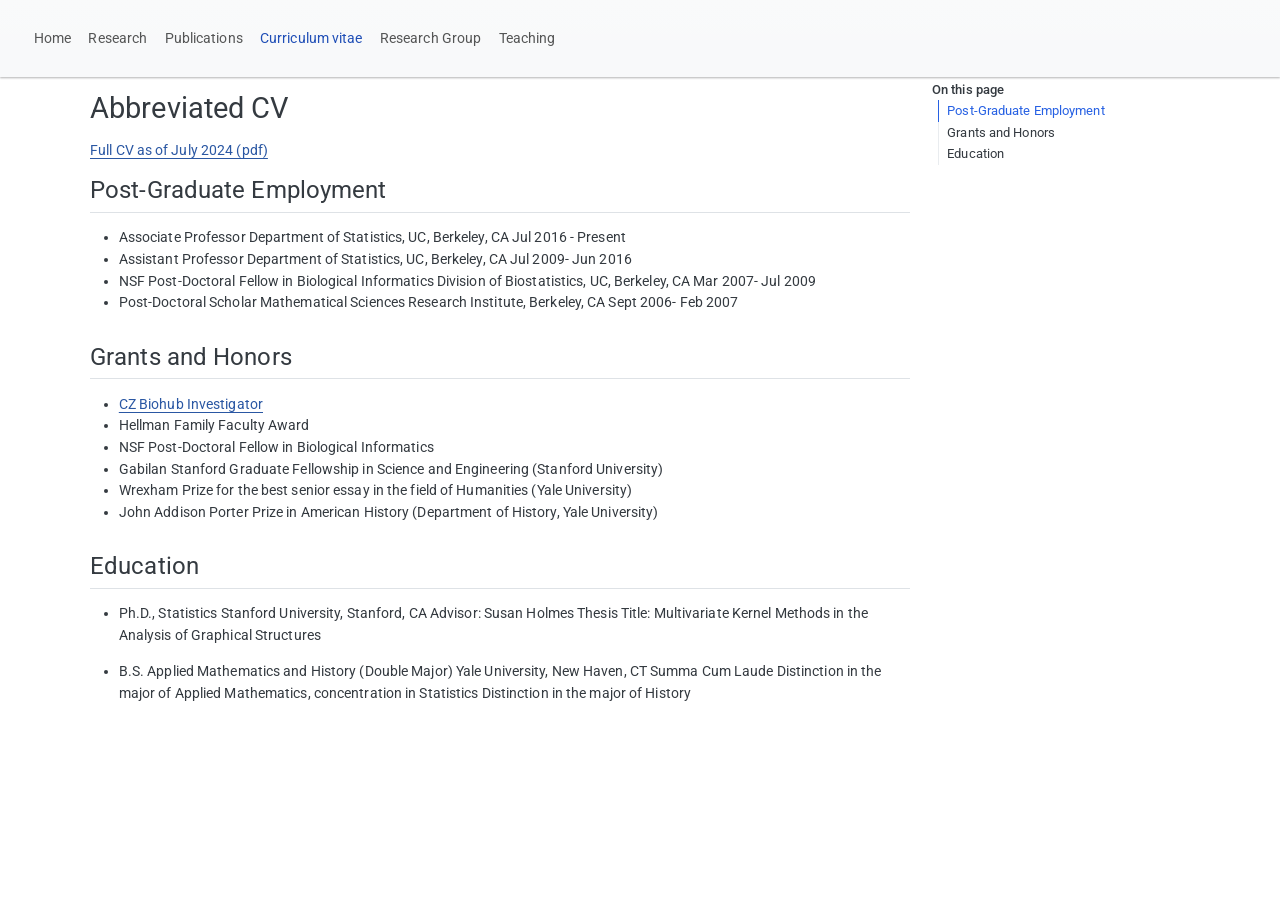
==== biography.html @ 9e0eb806 "Built site for gh-pages" ====
<!DOCTYPE html>
<html xmlns="http://www.w3.org/1999/xhtml" lang="en" xml:lang="en"><head>

<meta charset="utf-8">
<meta name="generator" content="quarto-1.6.42">

<meta name="viewport" content="width=device-width, initial-scale=1.0, user-scalable=yes">


<title>Abbreviated CV – Elizabeth Purdom</title>
<style>
code{white-space: pre-wrap;}
span.smallcaps{font-variant: small-caps;}
div.columns{display: flex; gap: min(4vw, 1.5em);}
div.column{flex: auto; overflow-x: auto;}
div.hanging-indent{margin-left: 1.5em; text-indent: -1.5em;}
ul.task-list{list-style: none;}
ul.task-list li input[type="checkbox"] {
  width: 0.8em;
  margin: 0 0.8em 0.2em -1em; /* quarto-specific, see https://github.com/quarto-dev/quarto-cli/issues/4556 */ 
  vertical-align: middle;
}
</style>


<script src="site_libs/quarto-nav/quarto-nav.js"></script>
<script src="site_libs/quarto-nav/headroom.min.js"></script>
<script src="site_libs/clipboard/clipboard.min.js"></script>
<script src="site_libs/quarto-search/autocomplete.umd.js"></script>
<script src="site_libs/quarto-search/fuse.min.js"></script>
<script src="site_libs/quarto-search/quarto-search.js"></script>
<meta name="quarto:offset" content="./">
<script src="site_libs/quarto-html/quarto.js"></script>
<script src="site_libs/quarto-html/popper.min.js"></script>
<script src="site_libs/quarto-html/tippy.umd.min.js"></script>
<script src="site_libs/quarto-html/anchor.min.js"></script>
<link href="site_libs/quarto-html/tippy.css" rel="stylesheet">
<link href="site_libs/quarto-html/quarto-syntax-highlighting-2f5df379a58b258e96c21c0638c20c03.css" rel="stylesheet" id="quarto-text-highlighting-styles">
<script src="site_libs/bootstrap/bootstrap.min.js"></script>
<link href="site_libs/bootstrap/bootstrap-icons.css" rel="stylesheet">
<link href="site_libs/bootstrap/bootstrap-bd2875edac94a5407211a1f8c493ca8e.min.css" rel="stylesheet" append-hash="true" id="quarto-bootstrap" data-mode="light">
<script id="quarto-search-options" type="application/json">{
  "location": "navbar",
  "copy-button": false,
  "collapse-after": 3,
  "panel-placement": "end",
  "type": "overlay",
  "limit": 50,
  "keyboard-shortcut": [
    "f",
    "/",
    "s"
  ],
  "show-item-context": false,
  "language": {
    "search-no-results-text": "No results",
    "search-matching-documents-text": "matching documents",
    "search-copy-link-title": "Copy link to search",
    "search-hide-matches-text": "Hide additional matches",
    "search-more-match-text": "more match in this document",
    "search-more-matches-text": "more matches in this document",
    "search-clear-button-title": "Clear",
    "search-text-placeholder": "",
    "search-detached-cancel-button-title": "Cancel",
    "search-submit-button-title": "Submit",
    "search-label": "Search"
  }
}</script>
<script async="" src="https://siteimproveanalytics.com/js/siteanalyze_6294756.js"></script>


<link rel="stylesheet" href="styles.css">
</head>

<body class="nav-fixed">

<div id="quarto-search-results"></div>
  <header id="quarto-header" class="headroom fixed-top">
    <nav class="navbar navbar-expand-lg " data-bs-theme="dark">
      <div class="navbar-container container-fluid">
            <div id="quarto-search" class="" title="Search"></div>
          <button class="navbar-toggler" type="button" data-bs-toggle="collapse" data-bs-target="#navbarCollapse" aria-controls="navbarCollapse" role="menu" aria-expanded="false" aria-label="Toggle navigation" onclick="if (window.quartoToggleHeadroom) { window.quartoToggleHeadroom(); }">
  <span class="navbar-toggler-icon"></span>
</button>
          <div class="collapse navbar-collapse" id="navbarCollapse">
            <ul class="navbar-nav navbar-nav-scroll me-auto">
  <li class="nav-item">
    <a class="nav-link" href="./index.html"> 
<span class="menu-text">Home</span></a>
  </li>  
  <li class="nav-item">
    <a class="nav-link" href="./research.html"> 
<span class="menu-text">Research</span></a>
  </li>  
  <li class="nav-item">
    <a class="nav-link" href="./bibfiles/autopublications.html"> 
<span class="menu-text">Publications</span></a>
  </li>  
  <li class="nav-item">
    <a class="nav-link active" href="./biography.html" aria-current="page"> 
<span class="menu-text">Curriculum vitae</span></a>
  </li>  
  <li class="nav-item">
    <a class="nav-link" href="./people.html"> 
<span class="menu-text">Research Group</span></a>
  </li>  
  <li class="nav-item">
    <a class="nav-link" href="./teaching.html"> 
<span class="menu-text">Teaching</span></a>
  </li>  
</ul>
          </div> <!-- /navcollapse -->
            <div class="quarto-navbar-tools">
</div>
      </div> <!-- /container-fluid -->
    </nav>
</header>
<!-- content -->
<div id="quarto-content" class="quarto-container page-columns page-rows-contents page-layout-full page-navbar">
<!-- sidebar -->
<!-- margin-sidebar -->
    <div id="quarto-margin-sidebar" class="sidebar margin-sidebar">
        <nav id="TOC" role="doc-toc" class="toc-active">
    <h2 id="toc-title">On this page</h2>
   
  <ul>
  <li><a href="#post-graduate-employment" id="toc-post-graduate-employment" class="nav-link active" data-scroll-target="#post-graduate-employment">Post-Graduate Employment</a></li>
  <li><a href="#grants-and-honors" id="toc-grants-and-honors" class="nav-link" data-scroll-target="#grants-and-honors">Grants and Honors</a></li>
  <li><a href="#education" id="toc-education" class="nav-link" data-scroll-target="#education">Education</a></li>
  </ul>
</nav>
    </div>
<!-- main -->
<main class="content column-page-left" id="quarto-document-content">

<header id="title-block-header" class="quarto-title-block default">
<div class="quarto-title">
<h1 class="title">Abbreviated CV</h1>
</div>



<div class="quarto-title-meta column-page-left">

    
  
    
  </div>
  


</header>


<p><a href="CVs/cv_2024_07_19_FullReview.pdf">Full CV as of July 2024 (pdf)</a></p>
<section id="post-graduate-employment" class="level2">
<h2 class="anchored" data-anchor-id="post-graduate-employment">Post-Graduate Employment</h2>
<ul>
<li>Associate Professor Department of Statistics, UC, Berkeley, CA Jul 2016 - Present</li>
<li>Assistant Professor Department of Statistics, UC, Berkeley, CA Jul 2009- Jun 2016</li>
<li>NSF Post-Doctoral Fellow in Biological Informatics Division of Biostatistics, UC, Berkeley, CA Mar 2007- Jul 2009</li>
<li>Post-Doctoral Scholar Mathematical Sciences Research Institute, Berkeley, CA Sept 2006- Feb 2007</li>
</ul>
</section>
<section id="grants-and-honors" class="level2">
<h2 class="anchored" data-anchor-id="grants-and-honors">Grants and Honors</h2>
<ul>
<li><a href="https://statistics.berkeley.edu/about/news/elizabeth-purdom-named-chan-zuckerberg-biohub-investigator">CZ Biohub Investigator</a></li>
<li>Hellman Family Faculty Award</li>
<li>NSF Post-Doctoral Fellow in Biological Informatics</li>
<li>Gabilan Stanford Graduate Fellowship in Science and Engineering (Stanford University)</li>
<li>Wrexham Prize for the best senior essay in the field of Humanities (Yale University)</li>
<li>John Addison Porter Prize in American History (Department of History, Yale University)</li>
</ul>
</section>
<section id="education" class="level2">
<h2 class="anchored" data-anchor-id="education">Education</h2>
<ul>
<li><p>Ph.D., Statistics Stanford University, Stanford, CA Advisor: Susan Holmes Thesis Title: Multivariate Kernel Methods in the Analysis of Graphical Structures</p></li>
<li><p>B.S. Applied Mathematics and History (Double Major) Yale University, New Haven, CT Summa Cum Laude Distinction in the major of Applied Mathematics, concentration in Statistics Distinction in the major of History</p></li>
</ul>


</section>

</main> <!-- /main -->
<script id="quarto-html-after-body" type="application/javascript">
window.document.addEventListener("DOMContentLoaded", function (event) {
  const toggleBodyColorMode = (bsSheetEl) => {
    const mode = bsSheetEl.getAttribute("data-mode");
    const bodyEl = window.document.querySelector("body");
    if (mode === "dark") {
      bodyEl.classList.add("quarto-dark");
      bodyEl.classList.remove("quarto-light");
    } else {
      bodyEl.classList.add("quarto-light");
      bodyEl.classList.remove("quarto-dark");
    }
  }
  const toggleBodyColorPrimary = () => {
    const bsSheetEl = window.document.querySelector("link#quarto-bootstrap");
    if (bsSheetEl) {
      toggleBodyColorMode(bsSheetEl);
    }
  }
  toggleBodyColorPrimary();  
  const icon = "";
  const anchorJS = new window.AnchorJS();
  anchorJS.options = {
    placement: 'right',
    icon: icon
  };
  anchorJS.add('.anchored');
  const isCodeAnnotation = (el) => {
    for (const clz of el.classList) {
      if (clz.startsWith('code-annotation-')) {                     
        return true;
      }
    }
    return false;
  }
  const onCopySuccess = function(e) {
    // button target
    const button = e.trigger;
    // don't keep focus
    button.blur();
    // flash "checked"
    button.classList.add('code-copy-button-checked');
    var currentTitle = button.getAttribute("title");
    button.setAttribute("title", "Copied!");
    let tooltip;
    if (window.bootstrap) {
      button.setAttribute("data-bs-toggle", "tooltip");
      button.setAttribute("data-bs-placement", "left");
      button.setAttribute("data-bs-title", "Copied!");
      tooltip = new bootstrap.Tooltip(button, 
        { trigger: "manual", 
          customClass: "code-copy-button-tooltip",
          offset: [0, -8]});
      tooltip.show();    
    }
    setTimeout(function() {
      if (tooltip) {
        tooltip.hide();
        button.removeAttribute("data-bs-title");
        button.removeAttribute("data-bs-toggle");
        button.removeAttribute("data-bs-placement");
      }
      button.setAttribute("title", currentTitle);
      button.classList.remove('code-copy-button-checked');
    }, 1000);
    // clear code selection
    e.clearSelection();
  }
  const getTextToCopy = function(trigger) {
      const codeEl = trigger.previousElementSibling.cloneNode(true);
      for (const childEl of codeEl.children) {
        if (isCodeAnnotation(childEl)) {
          childEl.remove();
        }
      }
      return codeEl.innerText;
  }
  const clipboard = new window.ClipboardJS('.code-copy-button:not([data-in-quarto-modal])', {
    text: getTextToCopy
  });
  clipboard.on('success', onCopySuccess);
  if (window.document.getElementById('quarto-embedded-source-code-modal')) {
    const clipboardModal = new window.ClipboardJS('.code-copy-button[data-in-quarto-modal]', {
      text: getTextToCopy,
      container: window.document.getElementById('quarto-embedded-source-code-modal')
    });
    clipboardModal.on('success', onCopySuccess);
  }
    var localhostRegex = new RegExp(/^(?:http|https):\/\/localhost\:?[0-9]*\//);
    var mailtoRegex = new RegExp(/^mailto:/);
      var filterRegex = new RegExp("https:\/\/berkeley-stat\.github\.io\/purdom-site\/");
    var isInternal = (href) => {
        return filterRegex.test(href) || localhostRegex.test(href) || mailtoRegex.test(href);
    }
    // Inspect non-navigation links and adorn them if external
 	var links = window.document.querySelectorAll('a[href]:not(.nav-link):not(.navbar-brand):not(.toc-action):not(.sidebar-link):not(.sidebar-item-toggle):not(.pagination-link):not(.no-external):not([aria-hidden]):not(.dropdown-item):not(.quarto-navigation-tool):not(.about-link)');
    for (var i=0; i<links.length; i++) {
      const link = links[i];
      if (!isInternal(link.href)) {
        // undo the damage that might have been done by quarto-nav.js in the case of
        // links that we want to consider external
        if (link.dataset.originalHref !== undefined) {
          link.href = link.dataset.originalHref;
        }
      }
    }
  function tippyHover(el, contentFn, onTriggerFn, onUntriggerFn) {
    const config = {
      allowHTML: true,
      maxWidth: 500,
      delay: 100,
      arrow: false,
      appendTo: function(el) {
          return el.parentElement;
      },
      interactive: true,
      interactiveBorder: 10,
      theme: 'quarto',
      placement: 'bottom-start',
    };
    if (contentFn) {
      config.content = contentFn;
    }
    if (onTriggerFn) {
      config.onTrigger = onTriggerFn;
    }
    if (onUntriggerFn) {
      config.onUntrigger = onUntriggerFn;
    }
    window.tippy(el, config); 
  }
  const noterefs = window.document.querySelectorAll('a[role="doc-noteref"]');
  for (var i=0; i<noterefs.length; i++) {
    const ref = noterefs[i];
    tippyHover(ref, function() {
      // use id or data attribute instead here
      let href = ref.getAttribute('data-footnote-href') || ref.getAttribute('href');
      try { href = new URL(href).hash; } catch {}
      const id = href.replace(/^#\/?/, "");
      const note = window.document.getElementById(id);
      if (note) {
        return note.innerHTML;
      } else {
        return "";
      }
    });
  }
  const xrefs = window.document.querySelectorAll('a.quarto-xref');
  const processXRef = (id, note) => {
    // Strip column container classes
    const stripColumnClz = (el) => {
      el.classList.remove("page-full", "page-columns");
      if (el.children) {
        for (const child of el.children) {
          stripColumnClz(child);
        }
      }
    }
    stripColumnClz(note)
    if (id === null || id.startsWith('sec-')) {
      // Special case sections, only their first couple elements
      const container = document.createElement("div");
      if (note.children && note.children.length > 2) {
        container.appendChild(note.children[0].cloneNode(true));
        for (let i = 1; i < note.children.length; i++) {
          const child = note.children[i];
          if (child.tagName === "P" && child.innerText === "") {
            continue;
          } else {
            container.appendChild(child.cloneNode(true));
            break;
          }
        }
        if (window.Quarto?.typesetMath) {
          window.Quarto.typesetMath(container);
        }
        return container.innerHTML
      } else {
        if (window.Quarto?.typesetMath) {
          window.Quarto.typesetMath(note);
        }
        return note.innerHTML;
      }
    } else {
      // Remove any anchor links if they are present
      const anchorLink = note.querySelector('a.anchorjs-link');
      if (anchorLink) {
        anchorLink.remove();
      }
      if (window.Quarto?.typesetMath) {
        window.Quarto.typesetMath(note);
      }
      if (note.classList.contains("callout")) {
        return note.outerHTML;
      } else {
        return note.innerHTML;
      }
    }
  }
  for (var i=0; i<xrefs.length; i++) {
    const xref = xrefs[i];
    tippyHover(xref, undefined, function(instance) {
      instance.disable();
      let url = xref.getAttribute('href');
      let hash = undefined; 
      if (url.startsWith('#')) {
        hash = url;
      } else {
        try { hash = new URL(url).hash; } catch {}
      }
      if (hash) {
        const id = hash.replace(/^#\/?/, "");
        const note = window.document.getElementById(id);
        if (note !== null) {
          try {
            const html = processXRef(id, note.cloneNode(true));
            instance.setContent(html);
          } finally {
            instance.enable();
            instance.show();
          }
        } else {
          // See if we can fetch this
          fetch(url.split('#')[0])
          .then(res => res.text())
          .then(html => {
            const parser = new DOMParser();
            const htmlDoc = parser.parseFromString(html, "text/html");
            const note = htmlDoc.getElementById(id);
            if (note !== null) {
              const html = processXRef(id, note);
              instance.setContent(html);
            } 
          }).finally(() => {
            instance.enable();
            instance.show();
          });
        }
      } else {
        // See if we can fetch a full url (with no hash to target)
        // This is a special case and we should probably do some content thinning / targeting
        fetch(url)
        .then(res => res.text())
        .then(html => {
          const parser = new DOMParser();
          const htmlDoc = parser.parseFromString(html, "text/html");
          const note = htmlDoc.querySelector('main.content');
          if (note !== null) {
            // This should only happen for chapter cross references
            // (since there is no id in the URL)
            // remove the first header
            if (note.children.length > 0 && note.children[0].tagName === "HEADER") {
              note.children[0].remove();
            }
            const html = processXRef(null, note);
            instance.setContent(html);
          } 
        }).finally(() => {
          instance.enable();
          instance.show();
        });
      }
    }, function(instance) {
    });
  }
      let selectedAnnoteEl;
      const selectorForAnnotation = ( cell, annotation) => {
        let cellAttr = 'data-code-cell="' + cell + '"';
        let lineAttr = 'data-code-annotation="' +  annotation + '"';
        const selector = 'span[' + cellAttr + '][' + lineAttr + ']';
        return selector;
      }
      const selectCodeLines = (annoteEl) => {
        const doc = window.document;
        const targetCell = annoteEl.getAttribute("data-target-cell");
        const targetAnnotation = annoteEl.getAttribute("data-target-annotation");
        const annoteSpan = window.document.querySelector(selectorForAnnotation(targetCell, targetAnnotation));
        const lines = annoteSpan.getAttribute("data-code-lines").split(",");
        const lineIds = lines.map((line) => {
          return targetCell + "-" + line;
        })
        let top = null;
        let height = null;
        let parent = null;
        if (lineIds.length > 0) {
            //compute the position of the single el (top and bottom and make a div)
            const el = window.document.getElementById(lineIds[0]);
            top = el.offsetTop;
            height = el.offsetHeight;
            parent = el.parentElement.parentElement;
          if (lineIds.length > 1) {
            const lastEl = window.document.getElementById(lineIds[lineIds.length - 1]);
            const bottom = lastEl.offsetTop + lastEl.offsetHeight;
            height = bottom - top;
          }
          if (top !== null && height !== null && parent !== null) {
            // cook up a div (if necessary) and position it 
            let div = window.document.getElementById("code-annotation-line-highlight");
            if (div === null) {
              div = window.document.createElement("div");
              div.setAttribute("id", "code-annotation-line-highlight");
              div.style.position = 'absolute';
              parent.appendChild(div);
            }
            div.style.top = top - 2 + "px";
            div.style.height = height + 4 + "px";
            div.style.left = 0;
            let gutterDiv = window.document.getElementById("code-annotation-line-highlight-gutter");
            if (gutterDiv === null) {
              gutterDiv = window.document.createElement("div");
              gutterDiv.setAttribute("id", "code-annotation-line-highlight-gutter");
              gutterDiv.style.position = 'absolute';
              const codeCell = window.document.getElementById(targetCell);
              const gutter = codeCell.querySelector('.code-annotation-gutter');
              gutter.appendChild(gutterDiv);
            }
            gutterDiv.style.top = top - 2 + "px";
            gutterDiv.style.height = height + 4 + "px";
          }
          selectedAnnoteEl = annoteEl;
        }
      };
      const unselectCodeLines = () => {
        const elementsIds = ["code-annotation-line-highlight", "code-annotation-line-highlight-gutter"];
        elementsIds.forEach((elId) => {
          const div = window.document.getElementById(elId);
          if (div) {
            div.remove();
          }
        });
        selectedAnnoteEl = undefined;
      };
        // Handle positioning of the toggle
    window.addEventListener(
      "resize",
      throttle(() => {
        elRect = undefined;
        if (selectedAnnoteEl) {
          selectCodeLines(selectedAnnoteEl);
        }
      }, 10)
    );
    function throttle(fn, ms) {
    let throttle = false;
    let timer;
      return (...args) => {
        if(!throttle) { // first call gets through
            fn.apply(this, args);
            throttle = true;
        } else { // all the others get throttled
            if(timer) clearTimeout(timer); // cancel #2
            timer = setTimeout(() => {
              fn.apply(this, args);
              timer = throttle = false;
            }, ms);
        }
      };
    }
      // Attach click handler to the DT
      const annoteDls = window.document.querySelectorAll('dt[data-target-cell]');
      for (const annoteDlNode of annoteDls) {
        annoteDlNode.addEventListener('click', (event) => {
          const clickedEl = event.target;
          if (clickedEl !== selectedAnnoteEl) {
            unselectCodeLines();
            const activeEl = window.document.querySelector('dt[data-target-cell].code-annotation-active');
            if (activeEl) {
              activeEl.classList.remove('code-annotation-active');
            }
            selectCodeLines(clickedEl);
            clickedEl.classList.add('code-annotation-active');
          } else {
            // Unselect the line
            unselectCodeLines();
            clickedEl.classList.remove('code-annotation-active');
          }
        });
      }
  const findCites = (el) => {
    const parentEl = el.parentElement;
    if (parentEl) {
      const cites = parentEl.dataset.cites;
      if (cites) {
        return {
          el,
          cites: cites.split(' ')
        };
      } else {
        return findCites(el.parentElement)
      }
    } else {
      return undefined;
    }
  };
  var bibliorefs = window.document.querySelectorAll('a[role="doc-biblioref"]');
  for (var i=0; i<bibliorefs.length; i++) {
    const ref = bibliorefs[i];
    const citeInfo = findCites(ref);
    if (citeInfo) {
      tippyHover(citeInfo.el, function() {
        var popup = window.document.createElement('div');
        citeInfo.cites.forEach(function(cite) {
          var citeDiv = window.document.createElement('div');
          citeDiv.classList.add('hanging-indent');
          citeDiv.classList.add('csl-entry');
          var biblioDiv = window.document.getElementById('ref-' + cite);
          if (biblioDiv) {
            citeDiv.innerHTML = biblioDiv.innerHTML;
          }
          popup.appendChild(citeDiv);
        });
        return popup.innerHTML;
      });
    }
  }
});
</script>
</div> <!-- /content -->




</body></html>
---- site_libs/quarto-html/tippy.css ----
.tippy-box[data-animation=fade][data-state=hidden]{opacity:0}[data-tippy-root]{max-width:calc(100vw - 10px)}.tippy-box{position:relative;background-color:#333;color:#fff;border-radius:4px;font-size:14px;line-height:1.4;white-space:normal;outline:0;transition-property:transform,visibility,opacity}.tippy-box[data-placement^=top]>.tippy-arrow{bottom:0}.tippy-box[data-placement^=top]>.tippy-arrow:before{bottom:-7px;left:0;border-width:8px 8px 0;border-top-color:initial;transform-origin:center top}.tippy-box[data-placement^=bottom]>.tippy-arrow{top:0}.tippy-box[data-placement^=bottom]>.tippy-arrow:before{top:-7px;left:0;border-width:0 8px 8px;border-bottom-color:initial;transform-origin:center bottom}.tippy-box[data-placement^=left]>.tippy-arrow{right:0}.tippy-box[data-placement^=left]>.tippy-arrow:before{border-width:8px 0 8px 8px;border-left-color:initial;right:-7px;transform-origin:center left}.tippy-box[data-placement^=right]>.tippy-arrow{left:0}.tippy-box[data-placement^=right]>.tippy-arrow:before{left:-7px;border-width:8px 8px 8px 0;border-right-color:initial;transform-origin:center right}.tippy-box[data-inertia][data-state=visible]{transition-timing-function:cubic-bezier(.54,1.5,.38,1.11)}.tippy-arrow{width:16px;height:16px;color:#333}.tippy-arrow:before{content:"";position:absolute;border-color:transparent;border-style:solid}.tippy-content{position:relative;padding:5px 9px;z-index:1}
---- site_libs/quarto-html/quarto-syntax-highlighting-2f5df379a58b258e96c21c0638c20c03.css ----
/* quarto syntax highlight colors */
:root {
  --quarto-hl-ot-color: #003B4F;
  --quarto-hl-at-color: #657422;
  --quarto-hl-ss-color: #20794D;
  --quarto-hl-an-color: #5E5E5E;
  --quarto-hl-fu-color: #4758AB;
  --quarto-hl-st-color: #20794D;
  --quarto-hl-cf-color: #003B4F;
  --quarto-hl-op-color: #5E5E5E;
  --quarto-hl-er-color: #AD0000;
  --quarto-hl-bn-color: #AD0000;
  --quarto-hl-al-color: #AD0000;
  --quarto-hl-va-color: #111111;
  --quarto-hl-bu-color: inherit;
  --quarto-hl-ex-color: inherit;
  --quarto-hl-pp-color: #AD0000;
  --quarto-hl-in-color: #5E5E5E;
  --quarto-hl-vs-color: #20794D;
  --quarto-hl-wa-color: #5E5E5E;
  --quarto-hl-do-color: #5E5E5E;
  --quarto-hl-im-color: #00769E;
  --quarto-hl-ch-color: #20794D;
  --quarto-hl-dt-color: #AD0000;
  --quarto-hl-fl-color: #AD0000;
  --quarto-hl-co-color: #5E5E5E;
  --quarto-hl-cv-color: #5E5E5E;
  --quarto-hl-cn-color: #8f5902;
  --quarto-hl-sc-color: #5E5E5E;
  --quarto-hl-dv-color: #AD0000;
  --quarto-hl-kw-color: #003B4F;
}

/* other quarto variables */
:root {
  --quarto-font-monospace: SFMono-Regular, Menlo, Monaco, Consolas, "Liberation Mono", "Courier New", monospace;
}

pre > code.sourceCode > span {
  color: #003B4F;
}

code span {
  color: #003B4F;
}

code.sourceCode > span {
  color: #003B4F;
}

div.sourceCode,
div.sourceCode pre.sourceCode {
  color: #003B4F;
}

code span.ot {
  color: #003B4F;
  font-style: inherit;
}

code span.at {
  color: #657422;
  font-style: inherit;
}

code span.ss {
  color: #20794D;
  font-style: inherit;
}

code span.an {
  color: #5E5E5E;
  font-style: inherit;
}

code span.fu {
  color: #4758AB;
  font-style: inherit;
}

code span.st {
  color: #20794D;
  font-style: inherit;
}

code span.cf {
  color: #003B4F;
  font-weight: bold;
  font-style: inherit;
}

code span.op {
  color: #5E5E5E;
  font-style: inherit;
}

code span.er {
  color: #AD0000;
  font-style: inherit;
}

code span.bn {
  color: #AD0000;
  font-style: inherit;
}

code span.al {
  color: #AD0000;
  font-style: inherit;
}

code span.va {
  color: #111111;
  font-style: inherit;
}

code span.bu {
  font-style: inherit;
}

code span.ex {
  font-style: inherit;
}

code span.pp {
  color: #AD0000;
  font-style: inherit;
}

code span.in {
  color: #5E5E5E;
  font-style: inherit;
}

code span.vs {
  color: #20794D;
  font-style: inherit;
}

code span.wa {
  color: #5E5E5E;
  font-style: italic;
}

code span.do {
  color: #5E5E5E;
  font-style: italic;
}

code span.im {
  color: #00769E;
  font-style: inherit;
}

code span.ch {
  color: #20794D;
  font-style: inherit;
}

code span.dt {
  color: #AD0000;
  font-style: inherit;
}

code span.fl {
  color: #AD0000;
  font-style: inherit;
}

code span.co {
  color: #5E5E5E;
  font-style: inherit;
}

code span.cv {
  color: #5E5E5E;
  font-style: italic;
}

code span.cn {
  color: #8f5902;
  font-style: inherit;
}

code span.sc {
  color: #5E5E5E;
  font-style: inherit;
}

code span.dv {
  color: #AD0000;
  font-style: inherit;
}

code span.kw {
  color: #003B4F;
  font-weight: bold;
  font-style: inherit;
}

.prevent-inlining {
  content: "</";
}

/*# sourceMappingURL=35eb38a806ee71ea6d2563be2308c832.css.map */
---- styles.css ----
/* css styles */

/* Custom styles, copied from Bin Yu Quarto site */

/* Import Lora font from Google Fonts */
@import url('https://fonts.googleapis.com/css2?family=Lora:wght@400;700&display=swap');

/*
body, .navbar, .nav, .dropdown-menu, .dropdown-item, .card, .card-body, .card-title, .card-text {
  font-family: 'Lora', serif !important;
}

.navbar {
  background-color: #fff !important;
}

.navbar .navbar-nav > li > a {
  color: #222 !important;
}

body {
  background: #f8f9fa;
}
*/

/* Hide the page title on the homepage */
body.page-index .quarto-title-banner,
body.page-index .title,
body.page-index h1.title {
  display: none !important;
}

/* Fallback: hide any h1.title -- 
keeps it from doing title on any of the pages */
/*h1.title {
  display: none !important;
}
*/

h1, .h1, h2, .h2 {
  font-weight: 400;
}

/* Make columns container use flexbox for equal height */
.columns {
  display: flex;
  align-items: stretch;
}

/* Image column styling */
/*.column img {
  width: 100%;
  height: 100%;
  object-fit: cover;
  border-radius: 8px;
}*/

/* Responsive layout for mobile devices */
@media (max-width: 768px) {
  /* Stack columns vertically on mobile */
  .columns {
    flex-direction: column;
    align-items: stretch;
  }
  
  /* Make both columns full width on mobile */
  .column {
    width: 100% !important;
    max-width: 100% !important;
  }
  
  /* Ensure image is full width and has good proportions on mobile */
  .column:first-child {
    margin-bottom: 1.5rem;
  }
  
  .column img {
    max-height: 400px;
    object-fit: cover;
    width: 100%;
  }
}

/* Two-column responsive layout for publications and news */
.two-column-container {
  display: grid;
  grid-template-columns: 1fr 1fr;
  gap: 2rem;
  margin-top: 2rem;
}

@media (max-width: 768px) {
  .two-column-container {
    grid-template-columns: 1fr;
    gap: 1.5rem;
  }
}

.column {
  /* background: #fff; */
  padding: 1.5rem;
}

.column h2 {
  margin-top: 0;
  margin-bottom: 1rem;
  padding-bottom: 0.5rem;
}

/* Spacing for year entries in news/publications lists */
/*.year-entry {
  margin-right: 1rem;
  font-style: normal;
  font-weight: normal;
}*/
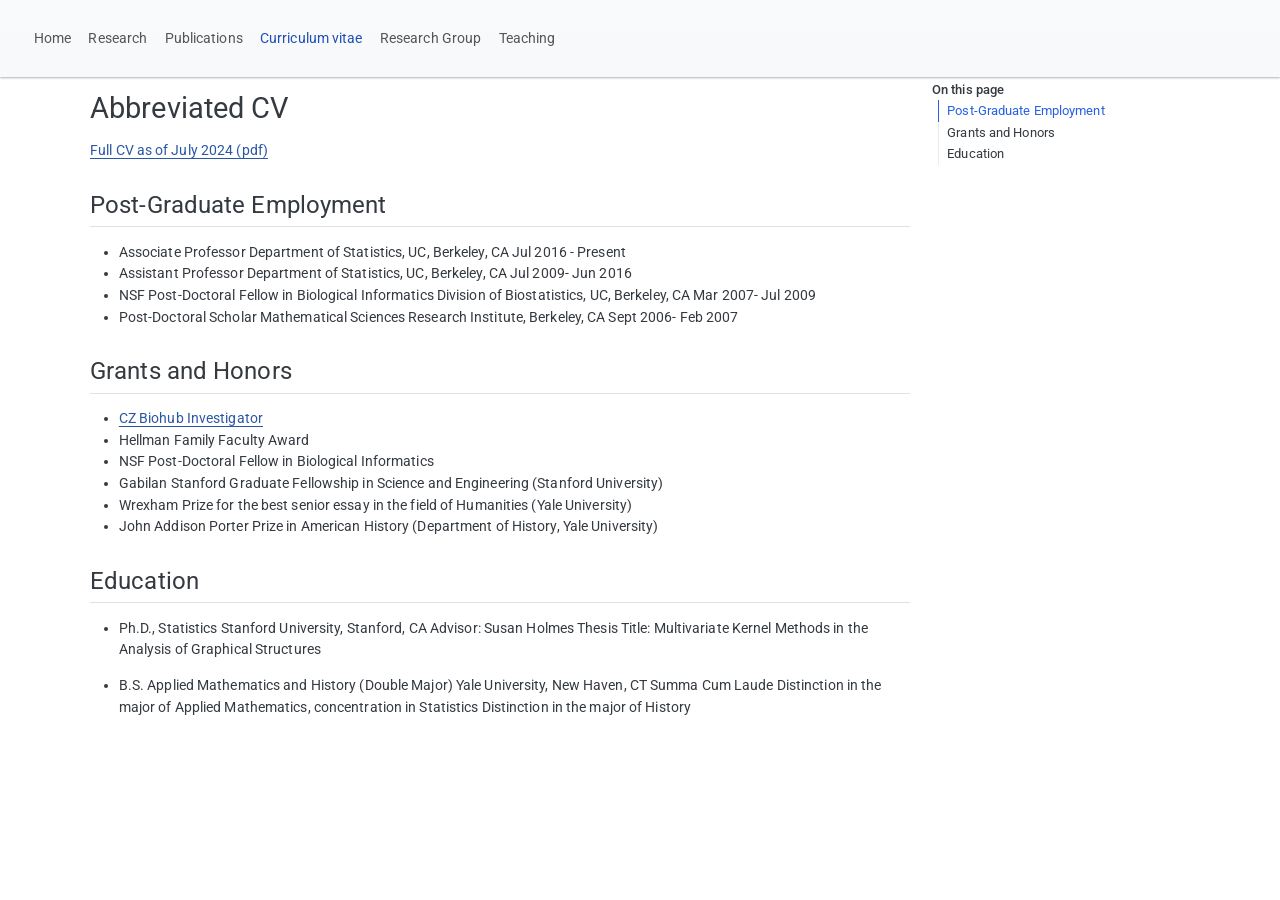
==== commit 25f792a2: "Built site for gh-pages" ====
--- a/biography.html
+++ b/biography.html
@@ -2,7 +2,7 @@
 <html xmlns="http://www.w3.org/1999/xhtml" lang="en" xml:lang="en"><head>
 
 <meta charset="utf-8">
-<meta name="generator" content="quarto-1.6.42">
+<meta name="generator" content="quarto-1.8.27">
 
 <meta name="viewport" content="width=device-width, initial-scale=1.0, user-scalable=yes">
 
@@ -30,15 +30,17 @@
 <script src="site_libs/quarto-search/fuse.min.js"></script>
 <script src="site_libs/quarto-search/quarto-search.js"></script>
 <meta name="quarto:offset" content="./">
-<script src="site_libs/quarto-html/quarto.js"></script>
+<script src="site_libs/quarto-html/quarto.js" type="module"></script>
+<script src="site_libs/quarto-html/tabsets/tabsets.js" type="module"></script>
+<script src="site_libs/quarto-html/axe/axe-check.js" type="module"></script>
 <script src="site_libs/quarto-html/popper.min.js"></script>
 <script src="site_libs/quarto-html/tippy.umd.min.js"></script>
 <script src="site_libs/quarto-html/anchor.min.js"></script>
 <link href="site_libs/quarto-html/tippy.css" rel="stylesheet">
-<link href="site_libs/quarto-html/quarto-syntax-highlighting-2f5df379a58b258e96c21c0638c20c03.css" rel="stylesheet" id="quarto-text-highlighting-styles">
+<link href="site_libs/quarto-html/quarto-syntax-highlighting-ed96de9b727972fe78a7b5d16c58bf87.css" rel="stylesheet" id="quarto-text-highlighting-styles">
 <script src="site_libs/bootstrap/bootstrap.min.js"></script>
 <link href="site_libs/bootstrap/bootstrap-icons.css" rel="stylesheet">
-<link href="site_libs/bootstrap/bootstrap-bd2875edac94a5407211a1f8c493ca8e.min.css" rel="stylesheet" append-hash="true" id="quarto-bootstrap" data-mode="light">
+<link href="site_libs/bootstrap/bootstrap-b4f7ae62287b1c619cda0f84b5a0d462.min.css" rel="stylesheet" append-hash="true" id="quarto-bootstrap" data-mode="light">
 <script id="quarto-search-options" type="application/json">{
   "location": "navbar",
   "copy-button": false,
@@ -72,7 +74,7 @@
 <link rel="stylesheet" href="styles.css">
 </head>
 
-<body class="nav-fixed">
+<body class="nav-fixed quarto-light">
 
 <div id="quarto-search-results"></div>
   <header id="quarto-header" class="headroom fixed-top">
@@ -185,236 +187,243 @@
 
 </main> <!-- /main -->
 <script id="quarto-html-after-body" type="application/javascript">
-window.document.addEventListener("DOMContentLoaded", function (event) {
-  const toggleBodyColorMode = (bsSheetEl) => {
-    const mode = bsSheetEl.getAttribute("data-mode");
-    const bodyEl = window.document.querySelector("body");
-    if (mode === "dark") {
-      bodyEl.classList.add("quarto-dark");
-      bodyEl.classList.remove("quarto-light");
-    } else {
-      bodyEl.classList.add("quarto-light");
-      bodyEl.classList.remove("quarto-dark");
-    }
-  }
-  const toggleBodyColorPrimary = () => {
-    const bsSheetEl = window.document.querySelector("link#quarto-bootstrap");
-    if (bsSheetEl) {
-      toggleBodyColorMode(bsSheetEl);
-    }
-  }
-  toggleBodyColorPrimary();  
-  const icon = "";
-  const anchorJS = new window.AnchorJS();
-  anchorJS.options = {
-    placement: 'right',
-    icon: icon
-  };
-  anchorJS.add('.anchored');
-  const isCodeAnnotation = (el) => {
-    for (const clz of el.classList) {
-      if (clz.startsWith('code-annotation-')) {                     
-        return true;
-      }
-    }
-    return false;
-  }
-  const onCopySuccess = function(e) {
-    // button target
-    const button = e.trigger;
-    // don't keep focus
-    button.blur();
-    // flash "checked"
-    button.classList.add('code-copy-button-checked');
-    var currentTitle = button.getAttribute("title");
-    button.setAttribute("title", "Copied!");
-    let tooltip;
-    if (window.bootstrap) {
-      button.setAttribute("data-bs-toggle", "tooltip");
-      button.setAttribute("data-bs-placement", "left");
-      button.setAttribute("data-bs-title", "Copied!");
-      tooltip = new bootstrap.Tooltip(button, 
-        { trigger: "manual", 
-          customClass: "code-copy-button-tooltip",
-          offset: [0, -8]});
-      tooltip.show();    
-    }
-    setTimeout(function() {
-      if (tooltip) {
-        tooltip.hide();
-        button.removeAttribute("data-bs-title");
-        button.removeAttribute("data-bs-toggle");
-        button.removeAttribute("data-bs-placement");
-      }
-      button.setAttribute("title", currentTitle);
-      button.classList.remove('code-copy-button-checked');
-    }, 1000);
-    // clear code selection
-    e.clearSelection();
-  }
-  const getTextToCopy = function(trigger) {
-      const codeEl = trigger.previousElementSibling.cloneNode(true);
+  window.document.addEventListener("DOMContentLoaded", function (event) {
+    const icon = "";
+    const anchorJS = new window.AnchorJS();
+    anchorJS.options = {
+      placement: 'right',
+      icon: icon
+    };
+    anchorJS.add('.anchored');
+    const isCodeAnnotation = (el) => {
+      for (const clz of el.classList) {
+        if (clz.startsWith('code-annotation-')) {                     
+          return true;
+        }
+      }
+      return false;
+    }
+    const onCopySuccess = function(e) {
+      // button target
+      const button = e.trigger;
+      // don't keep focus
+      button.blur();
+      // flash "checked"
+      button.classList.add('code-copy-button-checked');
+      var currentTitle = button.getAttribute("title");
+      button.setAttribute("title", "Copied!");
+      let tooltip;
+      if (window.bootstrap) {
+        button.setAttribute("data-bs-toggle", "tooltip");
+        button.setAttribute("data-bs-placement", "left");
+        button.setAttribute("data-bs-title", "Copied!");
+        tooltip = new bootstrap.Tooltip(button, 
+          { trigger: "manual", 
+            customClass: "code-copy-button-tooltip",
+            offset: [0, -8]});
+        tooltip.show();    
+      }
+      setTimeout(function() {
+        if (tooltip) {
+          tooltip.hide();
+          button.removeAttribute("data-bs-title");
+          button.removeAttribute("data-bs-toggle");
+          button.removeAttribute("data-bs-placement");
+        }
+        button.setAttribute("title", currentTitle);
+        button.classList.remove('code-copy-button-checked');
+      }, 1000);
+      // clear code selection
+      e.clearSelection();
+    }
+    const getTextToCopy = function(trigger) {
+      const outerScaffold = trigger.parentElement.cloneNode(true);
+      const codeEl = outerScaffold.querySelector('code');
       for (const childEl of codeEl.children) {
         if (isCodeAnnotation(childEl)) {
           childEl.remove();
         }
       }
       return codeEl.innerText;
-  }
-  const clipboard = new window.ClipboardJS('.code-copy-button:not([data-in-quarto-modal])', {
-    text: getTextToCopy
-  });
-  clipboard.on('success', onCopySuccess);
-  if (window.document.getElementById('quarto-embedded-source-code-modal')) {
-    const clipboardModal = new window.ClipboardJS('.code-copy-button[data-in-quarto-modal]', {
-      text: getTextToCopy,
-      container: window.document.getElementById('quarto-embedded-source-code-modal')
+    }
+    const clipboard = new window.ClipboardJS('.code-copy-button:not([data-in-quarto-modal])', {
+      text: getTextToCopy
     });
-    clipboardModal.on('success', onCopySuccess);
-  }
-    var localhostRegex = new RegExp(/^(?:http|https):\/\/localhost\:?[0-9]*\//);
-    var mailtoRegex = new RegExp(/^mailto:/);
-      var filterRegex = new RegExp("https:\/\/berkeley-stat\.github\.io\/purdom-site\/");
-    var isInternal = (href) => {
-        return filterRegex.test(href) || localhostRegex.test(href) || mailtoRegex.test(href);
-    }
-    // Inspect non-navigation links and adorn them if external
- 	var links = window.document.querySelectorAll('a[href]:not(.nav-link):not(.navbar-brand):not(.toc-action):not(.sidebar-link):not(.sidebar-item-toggle):not(.pagination-link):not(.no-external):not([aria-hidden]):not(.dropdown-item):not(.quarto-navigation-tool):not(.about-link)');
-    for (var i=0; i<links.length; i++) {
-      const link = links[i];
-      if (!isInternal(link.href)) {
-        // undo the damage that might have been done by quarto-nav.js in the case of
-        // links that we want to consider external
-        if (link.dataset.originalHref !== undefined) {
-          link.href = link.dataset.originalHref;
-        }
-      }
-    }
-  function tippyHover(el, contentFn, onTriggerFn, onUntriggerFn) {
-    const config = {
-      allowHTML: true,
-      maxWidth: 500,
-      delay: 100,
-      arrow: false,
-      appendTo: function(el) {
-          return el.parentElement;
-      },
-      interactive: true,
-      interactiveBorder: 10,
-      theme: 'quarto',
-      placement: 'bottom-start',
-    };
-    if (contentFn) {
-      config.content = contentFn;
-    }
-    if (onTriggerFn) {
-      config.onTrigger = onTriggerFn;
-    }
-    if (onUntriggerFn) {
-      config.onUntrigger = onUntriggerFn;
-    }
-    window.tippy(el, config); 
-  }
-  const noterefs = window.document.querySelectorAll('a[role="doc-noteref"]');
-  for (var i=0; i<noterefs.length; i++) {
-    const ref = noterefs[i];
-    tippyHover(ref, function() {
-      // use id or data attribute instead here
-      let href = ref.getAttribute('data-footnote-href') || ref.getAttribute('href');
-      try { href = new URL(href).hash; } catch {}
-      const id = href.replace(/^#\/?/, "");
-      const note = window.document.getElementById(id);
-      if (note) {
-        return note.innerHTML;
+    clipboard.on('success', onCopySuccess);
+    if (window.document.getElementById('quarto-embedded-source-code-modal')) {
+      const clipboardModal = new window.ClipboardJS('.code-copy-button[data-in-quarto-modal]', {
+        text: getTextToCopy,
+        container: window.document.getElementById('quarto-embedded-source-code-modal')
+      });
+      clipboardModal.on('success', onCopySuccess);
+    }
+      var localhostRegex = new RegExp(/^(?:http|https):\/\/localhost\:?[0-9]*\//);
+      var mailtoRegex = new RegExp(/^mailto:/);
+        var filterRegex = new RegExp("https:\/\/berkeley-stat\.github\.io\/purdom-site\/");
+      var isInternal = (href) => {
+          return filterRegex.test(href) || localhostRegex.test(href) || mailtoRegex.test(href);
+      }
+      // Inspect non-navigation links and adorn them if external
+     var links = window.document.querySelectorAll('a[href]:not(.nav-link):not(.navbar-brand):not(.toc-action):not(.sidebar-link):not(.sidebar-item-toggle):not(.pagination-link):not(.no-external):not([aria-hidden]):not(.dropdown-item):not(.quarto-navigation-tool):not(.about-link)');
+      for (var i=0; i<links.length; i++) {
+        const link = links[i];
+        if (!isInternal(link.href)) {
+          // undo the damage that might have been done by quarto-nav.js in the case of
+          // links that we want to consider external
+          if (link.dataset.originalHref !== undefined) {
+            link.href = link.dataset.originalHref;
+          }
+        }
+      }
+    function tippyHover(el, contentFn, onTriggerFn, onUntriggerFn) {
+      const config = {
+        allowHTML: true,
+        maxWidth: 500,
+        delay: 100,
+        arrow: false,
+        appendTo: function(el) {
+            return el.parentElement;
+        },
+        interactive: true,
+        interactiveBorder: 10,
+        theme: 'quarto',
+        placement: 'bottom-start',
+      };
+      if (contentFn) {
+        config.content = contentFn;
+      }
+      if (onTriggerFn) {
+        config.onTrigger = onTriggerFn;
+      }
+      if (onUntriggerFn) {
+        config.onUntrigger = onUntriggerFn;
+      }
+      window.tippy(el, config); 
+    }
+    const noterefs = window.document.querySelectorAll('a[role="doc-noteref"]');
+    for (var i=0; i<noterefs.length; i++) {
+      const ref = noterefs[i];
+      tippyHover(ref, function() {
+        // use id or data attribute instead here
+        let href = ref.getAttribute('data-footnote-href') || ref.getAttribute('href');
+        try { href = new URL(href).hash; } catch {}
+        const id = href.replace(/^#\/?/, "");
+        const note = window.document.getElementById(id);
+        if (note) {
+          return note.innerHTML;
+        } else {
+          return "";
+        }
+      });
+    }
+    const xrefs = window.document.querySelectorAll('a.quarto-xref');
+    const processXRef = (id, note) => {
+      // Strip column container classes
+      const stripColumnClz = (el) => {
+        el.classList.remove("page-full", "page-columns");
+        if (el.children) {
+          for (const child of el.children) {
+            stripColumnClz(child);
+          }
+        }
+      }
+      stripColumnClz(note)
+      if (id === null || id.startsWith('sec-')) {
+        // Special case sections, only their first couple elements
+        const container = document.createElement("div");
+        if (note.children && note.children.length > 2) {
+          container.appendChild(note.children[0].cloneNode(true));
+          for (let i = 1; i < note.children.length; i++) {
+            const child = note.children[i];
+            if (child.tagName === "P" && child.innerText === "") {
+              continue;
+            } else {
+              container.appendChild(child.cloneNode(true));
+              break;
+            }
+          }
+          if (window.Quarto?.typesetMath) {
+            window.Quarto.typesetMath(container);
+          }
+          return container.innerHTML
+        } else {
+          if (window.Quarto?.typesetMath) {
+            window.Quarto.typesetMath(note);
+          }
+          return note.innerHTML;
+        }
       } else {
-        return "";
-      }
-    });
-  }
-  const xrefs = window.document.querySelectorAll('a.quarto-xref');
-  const processXRef = (id, note) => {
-    // Strip column container classes
-    const stripColumnClz = (el) => {
-      el.classList.remove("page-full", "page-columns");
-      if (el.children) {
-        for (const child of el.children) {
-          stripColumnClz(child);
-        }
-      }
-    }
-    stripColumnClz(note)
-    if (id === null || id.startsWith('sec-')) {
-      // Special case sections, only their first couple elements
-      const container = document.createElement("div");
-      if (note.children && note.children.length > 2) {
-        container.appendChild(note.children[0].cloneNode(true));
-        for (let i = 1; i < note.children.length; i++) {
-          const child = note.children[i];
-          if (child.tagName === "P" && child.innerText === "") {
-            continue;
-          } else {
-            container.appendChild(child.cloneNode(true));
-            break;
-          }
-        }
-        if (window.Quarto?.typesetMath) {
-          window.Quarto.typesetMath(container);
-        }
-        return container.innerHTML
-      } else {
+        // Remove any anchor links if they are present
+        const anchorLink = note.querySelector('a.anchorjs-link');
+        if (anchorLink) {
+          anchorLink.remove();
+        }
         if (window.Quarto?.typesetMath) {
           window.Quarto.typesetMath(note);
         }
-        return note.innerHTML;
-      }
-    } else {
-      // Remove any anchor links if they are present
-      const anchorLink = note.querySelector('a.anchorjs-link');
-      if (anchorLink) {
-        anchorLink.remove();
-      }
-      if (window.Quarto?.typesetMath) {
-        window.Quarto.typesetMath(note);
-      }
-      if (note.classList.contains("callout")) {
-        return note.outerHTML;
-      } else {
-        return note.innerHTML;
-      }
-    }
-  }
-  for (var i=0; i<xrefs.length; i++) {
-    const xref = xrefs[i];
-    tippyHover(xref, undefined, function(instance) {
-      instance.disable();
-      let url = xref.getAttribute('href');
-      let hash = undefined; 
-      if (url.startsWith('#')) {
-        hash = url;
-      } else {
-        try { hash = new URL(url).hash; } catch {}
-      }
-      if (hash) {
-        const id = hash.replace(/^#\/?/, "");
-        const note = window.document.getElementById(id);
-        if (note !== null) {
-          try {
-            const html = processXRef(id, note.cloneNode(true));
-            instance.setContent(html);
-          } finally {
-            instance.enable();
-            instance.show();
-          }
+        if (note.classList.contains("callout")) {
+          return note.outerHTML;
         } else {
-          // See if we can fetch this
-          fetch(url.split('#')[0])
+          return note.innerHTML;
+        }
+      }
+    }
+    for (var i=0; i<xrefs.length; i++) {
+      const xref = xrefs[i];
+      tippyHover(xref, undefined, function(instance) {
+        instance.disable();
+        let url = xref.getAttribute('href');
+        let hash = undefined; 
+        if (url.startsWith('#')) {
+          hash = url;
+        } else {
+          try { hash = new URL(url).hash; } catch {}
+        }
+        if (hash) {
+          const id = hash.replace(/^#\/?/, "");
+          const note = window.document.getElementById(id);
+          if (note !== null) {
+            try {
+              const html = processXRef(id, note.cloneNode(true));
+              instance.setContent(html);
+            } finally {
+              instance.enable();
+              instance.show();
+            }
+          } else {
+            // See if we can fetch this
+            fetch(url.split('#')[0])
+            .then(res => res.text())
+            .then(html => {
+              const parser = new DOMParser();
+              const htmlDoc = parser.parseFromString(html, "text/html");
+              const note = htmlDoc.getElementById(id);
+              if (note !== null) {
+                const html = processXRef(id, note);
+                instance.setContent(html);
+              } 
+            }).finally(() => {
+              instance.enable();
+              instance.show();
+            });
+          }
+        } else {
+          // See if we can fetch a full url (with no hash to target)
+          // This is a special case and we should probably do some content thinning / targeting
+          fetch(url)
           .then(res => res.text())
           .then(html => {
             const parser = new DOMParser();
             const htmlDoc = parser.parseFromString(html, "text/html");
-            const note = htmlDoc.getElementById(id);
+            const note = htmlDoc.querySelector('main.content');
             if (note !== null) {
-              const html = processXRef(id, note);
+              // This should only happen for chapter cross references
+              // (since there is no id in the URL)
+              // remove the first header
+              if (note.children.length > 0 && note.children[0].tagName === "HEADER") {
+                note.children[0].remove();
+              }
+              const html = processXRef(null, note);
               instance.setContent(html);
             } 
           }).finally(() => {
@@ -422,185 +431,161 @@
             instance.show();
           });
         }
+      }, function(instance) {
+      });
+    }
+        let selectedAnnoteEl;
+        const selectorForAnnotation = ( cell, annotation) => {
+          let cellAttr = 'data-code-cell="' + cell + '"';
+          let lineAttr = 'data-code-annotation="' +  annotation + '"';
+          const selector = 'span[' + cellAttr + '][' + lineAttr + ']';
+          return selector;
+        }
+        const selectCodeLines = (annoteEl) => {
+          const doc = window.document;
+          const targetCell = annoteEl.getAttribute("data-target-cell");
+          const targetAnnotation = annoteEl.getAttribute("data-target-annotation");
+          const annoteSpan = window.document.querySelector(selectorForAnnotation(targetCell, targetAnnotation));
+          const lines = annoteSpan.getAttribute("data-code-lines").split(",");
+          const lineIds = lines.map((line) => {
+            return targetCell + "-" + line;
+          })
+          let top = null;
+          let height = null;
+          let parent = null;
+          if (lineIds.length > 0) {
+              //compute the position of the single el (top and bottom and make a div)
+              const el = window.document.getElementById(lineIds[0]);
+              top = el.offsetTop;
+              height = el.offsetHeight;
+              parent = el.parentElement.parentElement;
+            if (lineIds.length > 1) {
+              const lastEl = window.document.getElementById(lineIds[lineIds.length - 1]);
+              const bottom = lastEl.offsetTop + lastEl.offsetHeight;
+              height = bottom - top;
+            }
+            if (top !== null && height !== null && parent !== null) {
+              // cook up a div (if necessary) and position it 
+              let div = window.document.getElementById("code-annotation-line-highlight");
+              if (div === null) {
+                div = window.document.createElement("div");
+                div.setAttribute("id", "code-annotation-line-highlight");
+                div.style.position = 'absolute';
+                parent.appendChild(div);
+              }
+              div.style.top = top - 2 + "px";
+              div.style.height = height + 4 + "px";
+              div.style.left = 0;
+              let gutterDiv = window.document.getElementById("code-annotation-line-highlight-gutter");
+              if (gutterDiv === null) {
+                gutterDiv = window.document.createElement("div");
+                gutterDiv.setAttribute("id", "code-annotation-line-highlight-gutter");
+                gutterDiv.style.position = 'absolute';
+                const codeCell = window.document.getElementById(targetCell);
+                const gutter = codeCell.querySelector('.code-annotation-gutter');
+                gutter.appendChild(gutterDiv);
+              }
+              gutterDiv.style.top = top - 2 + "px";
+              gutterDiv.style.height = height + 4 + "px";
+            }
+            selectedAnnoteEl = annoteEl;
+          }
+        };
+        const unselectCodeLines = () => {
+          const elementsIds = ["code-annotation-line-highlight", "code-annotation-line-highlight-gutter"];
+          elementsIds.forEach((elId) => {
+            const div = window.document.getElementById(elId);
+            if (div) {
+              div.remove();
+            }
+          });
+          selectedAnnoteEl = undefined;
+        };
+          // Handle positioning of the toggle
+      window.addEventListener(
+        "resize",
+        throttle(() => {
+          elRect = undefined;
+          if (selectedAnnoteEl) {
+            selectCodeLines(selectedAnnoteEl);
+          }
+        }, 10)
+      );
+      function throttle(fn, ms) {
+      let throttle = false;
+      let timer;
+        return (...args) => {
+          if(!throttle) { // first call gets through
+              fn.apply(this, args);
+              throttle = true;
+          } else { // all the others get throttled
+              if(timer) clearTimeout(timer); // cancel #2
+              timer = setTimeout(() => {
+                fn.apply(this, args);
+                timer = throttle = false;
+              }, ms);
+          }
+        };
+      }
+        // Attach click handler to the DT
+        const annoteDls = window.document.querySelectorAll('dt[data-target-cell]');
+        for (const annoteDlNode of annoteDls) {
+          annoteDlNode.addEventListener('click', (event) => {
+            const clickedEl = event.target;
+            if (clickedEl !== selectedAnnoteEl) {
+              unselectCodeLines();
+              const activeEl = window.document.querySelector('dt[data-target-cell].code-annotation-active');
+              if (activeEl) {
+                activeEl.classList.remove('code-annotation-active');
+              }
+              selectCodeLines(clickedEl);
+              clickedEl.classList.add('code-annotation-active');
+            } else {
+              // Unselect the line
+              unselectCodeLines();
+              clickedEl.classList.remove('code-annotation-active');
+            }
+          });
+        }
+    const findCites = (el) => {
+      const parentEl = el.parentElement;
+      if (parentEl) {
+        const cites = parentEl.dataset.cites;
+        if (cites) {
+          return {
+            el,
+            cites: cites.split(' ')
+          };
+        } else {
+          return findCites(el.parentElement)
+        }
       } else {
-        // See if we can fetch a full url (with no hash to target)
-        // This is a special case and we should probably do some content thinning / targeting
-        fetch(url)
-        .then(res => res.text())
-        .then(html => {
-          const parser = new DOMParser();
-          const htmlDoc = parser.parseFromString(html, "text/html");
-          const note = htmlDoc.querySelector('main.content');
-          if (note !== null) {
-            // This should only happen for chapter cross references
-            // (since there is no id in the URL)
-            // remove the first header
-            if (note.children.length > 0 && note.children[0].tagName === "HEADER") {
-              note.children[0].remove();
-            }
-            const html = processXRef(null, note);
-            instance.setContent(html);
-          } 
-        }).finally(() => {
-          instance.enable();
-          instance.show();
+        return undefined;
+      }
+    };
+    var bibliorefs = window.document.querySelectorAll('a[role="doc-biblioref"]');
+    for (var i=0; i<bibliorefs.length; i++) {
+      const ref = bibliorefs[i];
+      const citeInfo = findCites(ref);
+      if (citeInfo) {
+        tippyHover(citeInfo.el, function() {
+          var popup = window.document.createElement('div');
+          citeInfo.cites.forEach(function(cite) {
+            var citeDiv = window.document.createElement('div');
+            citeDiv.classList.add('hanging-indent');
+            citeDiv.classList.add('csl-entry');
+            var biblioDiv = window.document.getElementById('ref-' + cite);
+            if (biblioDiv) {
+              citeDiv.innerHTML = biblioDiv.innerHTML;
+            }
+            popup.appendChild(citeDiv);
+          });
+          return popup.innerHTML;
         });
       }
-    }, function(instance) {
-    });
-  }
-      let selectedAnnoteEl;
-      const selectorForAnnotation = ( cell, annotation) => {
-        let cellAttr = 'data-code-cell="' + cell + '"';
-        let lineAttr = 'data-code-annotation="' +  annotation + '"';
-        const selector = 'span[' + cellAttr + '][' + lineAttr + ']';
-        return selector;
-      }
-      const selectCodeLines = (annoteEl) => {
-        const doc = window.document;
-        const targetCell = annoteEl.getAttribute("data-target-cell");
-        const targetAnnotation = annoteEl.getAttribute("data-target-annotation");
-        const annoteSpan = window.document.querySelector(selectorForAnnotation(targetCell, targetAnnotation));
-        const lines = annoteSpan.getAttribute("data-code-lines").split(",");
-        const lineIds = lines.map((line) => {
-          return targetCell + "-" + line;
-        })
-        let top = null;
-        let height = null;
-        let parent = null;
-        if (lineIds.length > 0) {
-            //compute the position of the single el (top and bottom and make a div)
-            const el = window.document.getElementById(lineIds[0]);
-            top = el.offsetTop;
-            height = el.offsetHeight;
-            parent = el.parentElement.parentElement;
-          if (lineIds.length > 1) {
-            const lastEl = window.document.getElementById(lineIds[lineIds.length - 1]);
-            const bottom = lastEl.offsetTop + lastEl.offsetHeight;
-            height = bottom - top;
-          }
-          if (top !== null && height !== null && parent !== null) {
-            // cook up a div (if necessary) and position it 
-            let div = window.document.getElementById("code-annotation-line-highlight");
-            if (div === null) {
-              div = window.document.createElement("div");
-              div.setAttribute("id", "code-annotation-line-highlight");
-              div.style.position = 'absolute';
-              parent.appendChild(div);
-            }
-            div.style.top = top - 2 + "px";
-            div.style.height = height + 4 + "px";
-            div.style.left = 0;
-            let gutterDiv = window.document.getElementById("code-annotation-line-highlight-gutter");
-            if (gutterDiv === null) {
-              gutterDiv = window.document.createElement("div");
-              gutterDiv.setAttribute("id", "code-annotation-line-highlight-gutter");
-              gutterDiv.style.position = 'absolute';
-              const codeCell = window.document.getElementById(targetCell);
-              const gutter = codeCell.querySelector('.code-annotation-gutter');
-              gutter.appendChild(gutterDiv);
-            }
-            gutterDiv.style.top = top - 2 + "px";
-            gutterDiv.style.height = height + 4 + "px";
-          }
-          selectedAnnoteEl = annoteEl;
-        }
-      };
-      const unselectCodeLines = () => {
-        const elementsIds = ["code-annotation-line-highlight", "code-annotation-line-highlight-gutter"];
-        elementsIds.forEach((elId) => {
-          const div = window.document.getElementById(elId);
-          if (div) {
-            div.remove();
-          }
-        });
-        selectedAnnoteEl = undefined;
-      };
-        // Handle positioning of the toggle
-    window.addEventListener(
-      "resize",
-      throttle(() => {
-        elRect = undefined;
-        if (selectedAnnoteEl) {
-          selectCodeLines(selectedAnnoteEl);
-        }
-      }, 10)
-    );
-    function throttle(fn, ms) {
-    let throttle = false;
-    let timer;
-      return (...args) => {
-        if(!throttle) { // first call gets through
-            fn.apply(this, args);
-            throttle = true;
-        } else { // all the others get throttled
-            if(timer) clearTimeout(timer); // cancel #2
-            timer = setTimeout(() => {
-              fn.apply(this, args);
-              timer = throttle = false;
-            }, ms);
-        }
-      };
-    }
-      // Attach click handler to the DT
-      const annoteDls = window.document.querySelectorAll('dt[data-target-cell]');
-      for (const annoteDlNode of annoteDls) {
-        annoteDlNode.addEventListener('click', (event) => {
-          const clickedEl = event.target;
-          if (clickedEl !== selectedAnnoteEl) {
-            unselectCodeLines();
-            const activeEl = window.document.querySelector('dt[data-target-cell].code-annotation-active');
-            if (activeEl) {
-              activeEl.classList.remove('code-annotation-active');
-            }
-            selectCodeLines(clickedEl);
-            clickedEl.classList.add('code-annotation-active');
-          } else {
-            // Unselect the line
-            unselectCodeLines();
-            clickedEl.classList.remove('code-annotation-active');
-          }
-        });
-      }
-  const findCites = (el) => {
-    const parentEl = el.parentElement;
-    if (parentEl) {
-      const cites = parentEl.dataset.cites;
-      if (cites) {
-        return {
-          el,
-          cites: cites.split(' ')
-        };
-      } else {
-        return findCites(el.parentElement)
-      }
-    } else {
-      return undefined;
-    }
-  };
-  var bibliorefs = window.document.querySelectorAll('a[role="doc-biblioref"]');
-  for (var i=0; i<bibliorefs.length; i++) {
-    const ref = bibliorefs[i];
-    const citeInfo = findCites(ref);
-    if (citeInfo) {
-      tippyHover(citeInfo.el, function() {
-        var popup = window.document.createElement('div');
-        citeInfo.cites.forEach(function(cite) {
-          var citeDiv = window.document.createElement('div');
-          citeDiv.classList.add('hanging-indent');
-          citeDiv.classList.add('csl-entry');
-          var biblioDiv = window.document.getElementById('ref-' + cite);
-          if (biblioDiv) {
-            citeDiv.innerHTML = biblioDiv.innerHTML;
-          }
-          popup.appendChild(citeDiv);
-        });
-        return popup.innerHTML;
-      });
-    }
-  }
-});
-</script>
+    }
+  });
+  </script>
 </div> <!-- /content -->
 
 
--- a/site_libs/quarto-html/quarto-syntax-highlighting-ed96de9b727972fe78a7b5d16c58bf87.css
+++ b/site_libs/quarto-html/quarto-syntax-highlighting-ed96de9b727972fe78a7b5d16c58bf87.css
@@ -0,0 +1,236 @@
+/* quarto syntax highlight colors */
+:root {
+  --quarto-hl-ot-color: #003B4F;
+  --quarto-hl-at-color: #657422;
+  --quarto-hl-ss-color: #20794D;
+  --quarto-hl-an-color: #5E5E5E;
+  --quarto-hl-fu-color: #4758AB;
+  --quarto-hl-st-color: #20794D;
+  --quarto-hl-cf-color: #003B4F;
+  --quarto-hl-op-color: #5E5E5E;
+  --quarto-hl-er-color: #AD0000;
+  --quarto-hl-bn-color: #AD0000;
+  --quarto-hl-al-color: #AD0000;
+  --quarto-hl-va-color: #111111;
+  --quarto-hl-bu-color: inherit;
+  --quarto-hl-ex-color: inherit;
+  --quarto-hl-pp-color: #AD0000;
+  --quarto-hl-in-color: #5E5E5E;
+  --quarto-hl-vs-color: #20794D;
+  --quarto-hl-wa-color: #5E5E5E;
+  --quarto-hl-do-color: #5E5E5E;
+  --quarto-hl-im-color: #00769E;
+  --quarto-hl-ch-color: #20794D;
+  --quarto-hl-dt-color: #AD0000;
+  --quarto-hl-fl-color: #AD0000;
+  --quarto-hl-co-color: #5E5E5E;
+  --quarto-hl-cv-color: #5E5E5E;
+  --quarto-hl-cn-color: #8f5902;
+  --quarto-hl-sc-color: #5E5E5E;
+  --quarto-hl-dv-color: #AD0000;
+  --quarto-hl-kw-color: #003B4F;
+}
+
+/* other quarto variables */
+:root {
+  --quarto-font-monospace: SFMono-Regular, Menlo, Monaco, Consolas, "Liberation Mono", "Courier New", monospace;
+}
+
+/* syntax highlight based on Pandoc's rules */
+pre > code.sourceCode > span {
+  color: #003B4F;
+}
+
+code.sourceCode > span {
+  color: #003B4F;
+}
+
+div.sourceCode,
+div.sourceCode pre.sourceCode {
+  color: #003B4F;
+}
+
+/* Normal */
+code span {
+  color: #003B4F;
+}
+
+/* Alert */
+code span.al {
+  color: #AD0000;
+  font-style: inherit;
+}
+
+/* Annotation */
+code span.an {
+  color: #5E5E5E;
+  font-style: inherit;
+}
+
+/* Attribute */
+code span.at {
+  color: #657422;
+  font-style: inherit;
+}
+
+/* BaseN */
+code span.bn {
+  color: #AD0000;
+  font-style: inherit;
+}
+
+/* BuiltIn */
+code span.bu {
+  font-style: inherit;
+}
+
+/* ControlFlow */
+code span.cf {
+  color: #003B4F;
+  font-weight: bold;
+  font-style: inherit;
+}
+
+/* Char */
+code span.ch {
+  color: #20794D;
+  font-style: inherit;
+}
+
+/* Constant */
+code span.cn {
+  color: #8f5902;
+  font-style: inherit;
+}
+
+/* Comment */
+code span.co {
+  color: #5E5E5E;
+  font-style: inherit;
+}
+
+/* CommentVar */
+code span.cv {
+  color: #5E5E5E;
+  font-style: italic;
+}
+
+/* Documentation */
+code span.do {
+  color: #5E5E5E;
+  font-style: italic;
+}
+
+/* DataType */
+code span.dt {
+  color: #AD0000;
+  font-style: inherit;
+}
+
+/* DecVal */
+code span.dv {
+  color: #AD0000;
+  font-style: inherit;
+}
+
+/* Error */
+code span.er {
+  color: #AD0000;
+  font-style: inherit;
+}
+
+/* Extension */
+code span.ex {
+  font-style: inherit;
+}
+
+/* Float */
+code span.fl {
+  color: #AD0000;
+  font-style: inherit;
+}
+
+/* Function */
+code span.fu {
+  color: #4758AB;
+  font-style: inherit;
+}
+
+/* Import */
+code span.im {
+  color: #00769E;
+  font-style: inherit;
+}
+
+/* Information */
+code span.in {
+  color: #5E5E5E;
+  font-style: inherit;
+}
+
+/* Keyword */
+code span.kw {
+  color: #003B4F;
+  font-weight: bold;
+  font-style: inherit;
+}
+
+/* Operator */
+code span.op {
+  color: #5E5E5E;
+  font-style: inherit;
+}
+
+/* Other */
+code span.ot {
+  color: #003B4F;
+  font-style: inherit;
+}
+
+/* Preprocessor */
+code span.pp {
+  color: #AD0000;
+  font-style: inherit;
+}
+
+/* SpecialChar */
+code span.sc {
+  color: #5E5E5E;
+  font-style: inherit;
+}
+
+/* SpecialString */
+code span.ss {
+  color: #20794D;
+  font-style: inherit;
+}
+
+/* String */
+code span.st {
+  color: #20794D;
+  font-style: inherit;
+}
+
+/* Variable */
+code span.va {
+  color: #111111;
+  font-style: inherit;
+}
+
+/* VerbatimString */
+code span.vs {
+  color: #20794D;
+  font-style: inherit;
+}
+
+/* Warning */
+code span.wa {
+  color: #5E5E5E;
+  font-style: italic;
+}
+
+.prevent-inlining {
+  content: "</";
+}
+
+/*# sourceMappingURL=0920dd6d7437995b8cdf7429764427b1.css.map */
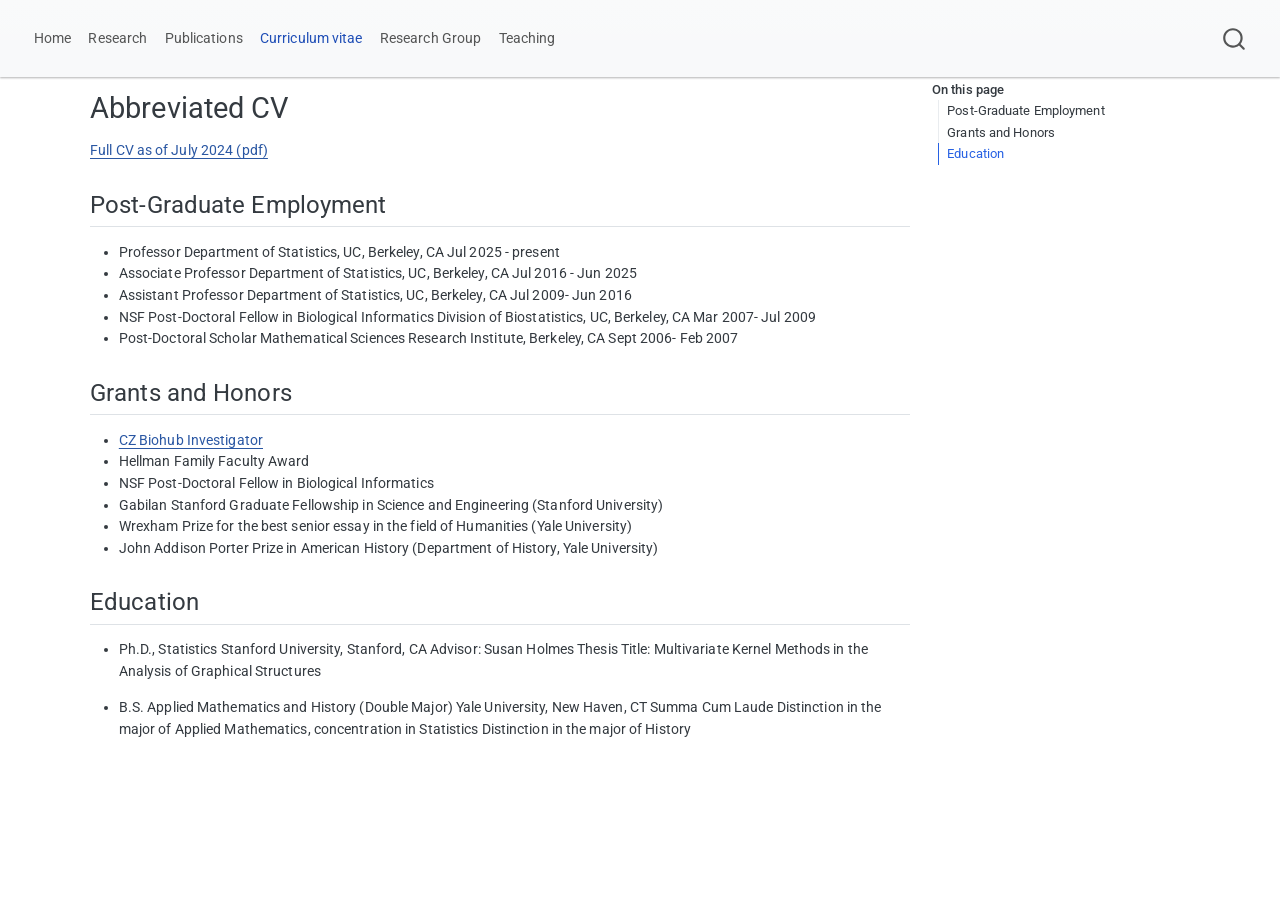
==== commit ae583084: "Built site for gh-pages" ====
--- a/biography.html
+++ b/biography.html
@@ -2,13 +2,16 @@
 <html xmlns="http://www.w3.org/1999/xhtml" lang="en" xml:lang="en"><head>
 
 <meta charset="utf-8">
-<meta name="generator" content="quarto-1.8.27">
+<meta name="generator" content="quarto-1.9.38">
 
 <meta name="viewport" content="width=device-width, initial-scale=1.0, user-scalable=yes">
 
 
 <title>Abbreviated CV – Elizabeth Purdom</title>
 <style>
+/* Default styles provided by pandoc.
+** See https://pandoc.org/MANUAL.html#variables-for-html for config info.
+*/
 code{white-space: pre-wrap;}
 span.smallcaps{font-variant: small-caps;}
 div.columns{display: flex; gap: min(4vw, 1.5em);}
@@ -32,15 +35,14 @@
 <meta name="quarto:offset" content="./">
 <script src="site_libs/quarto-html/quarto.js" type="module"></script>
 <script src="site_libs/quarto-html/tabsets/tabsets.js" type="module"></script>
-<script src="site_libs/quarto-html/axe/axe-check.js" type="module"></script>
 <script src="site_libs/quarto-html/popper.min.js"></script>
 <script src="site_libs/quarto-html/tippy.umd.min.js"></script>
 <script src="site_libs/quarto-html/anchor.min.js"></script>
 <link href="site_libs/quarto-html/tippy.css" rel="stylesheet">
-<link href="site_libs/quarto-html/quarto-syntax-highlighting-ed96de9b727972fe78a7b5d16c58bf87.css" rel="stylesheet" id="quarto-text-highlighting-styles">
+<link href="site_libs/quarto-html/quarto-syntax-highlighting-15634bcf2e68342d4ad2dfa704d543f6.css" rel="stylesheet" id="quarto-text-highlighting-styles">
 <script src="site_libs/bootstrap/bootstrap.min.js"></script>
 <link href="site_libs/bootstrap/bootstrap-icons.css" rel="stylesheet">
-<link href="site_libs/bootstrap/bootstrap-b4f7ae62287b1c619cda0f84b5a0d462.min.css" rel="stylesheet" append-hash="true" id="quarto-bootstrap" data-mode="light">
+<link href="site_libs/bootstrap/bootstrap-4f8e1d622352351c51e2dca5f86c0f58.min.css" rel="stylesheet" append-hash="true" id="quarto-bootstrap" data-mode="light">
 <script id="quarto-search-options" type="application/json">{
   "location": "navbar",
   "copy-button": false,
@@ -158,7 +160,8 @@
 <section id="post-graduate-employment" class="level2">
 <h2 class="anchored" data-anchor-id="post-graduate-employment">Post-Graduate Employment</h2>
 <ul>
-<li>Associate Professor Department of Statistics, UC, Berkeley, CA Jul 2016 - Present</li>
+<li>Professor Department of Statistics, UC, Berkeley, CA Jul 2025 - present</li>
+<li>Associate Professor Department of Statistics, UC, Berkeley, CA Jul 2016 - Jun 2025</li>
 <li>Assistant Professor Department of Statistics, UC, Berkeley, CA Jul 2009- Jun 2016</li>
 <li>NSF Post-Doctoral Fellow in Biological Informatics Division of Biostatistics, UC, Berkeley, CA Mar 2007- Jul 2009</li>
 <li>Post-Doctoral Scholar Mathematical Sciences Research Institute, Berkeley, CA Sept 2006- Feb 2007</li>
@@ -259,7 +262,7 @@
     }
       var localhostRegex = new RegExp(/^(?:http|https):\/\/localhost\:?[0-9]*\//);
       var mailtoRegex = new RegExp(/^mailto:/);
-        var filterRegex = new RegExp("https:\/\/berkeley-stat\.github\.io\/purdom-site\/");
+        var filterRegex = new RegExp("https:\/\/purdom\.stat\.berkeley\.edu");
       var isInternal = (href) => {
           return filterRegex.test(href) || localhostRegex.test(href) || mailtoRegex.test(href);
       }
--- a/site_libs/quarto-html/quarto-syntax-highlighting-15634bcf2e68342d4ad2dfa704d543f6.css
+++ b/site_libs/quarto-html/quarto-syntax-highlighting-15634bcf2e68342d4ad2dfa704d543f6.css
@@ -0,0 +1,236 @@
+/* quarto syntax highlight colors */
+:root {
+  --quarto-hl-ot-color: #003B4F;
+  --quarto-hl-at-color: #657422;
+  --quarto-hl-ss-color: #20794D;
+  --quarto-hl-an-color: #5E5E5E;
+  --quarto-hl-fu-color: #4758AB;
+  --quarto-hl-st-color: #20794D;
+  --quarto-hl-cf-color: #003B4F;
+  --quarto-hl-op-color: #5E5E5E;
+  --quarto-hl-er-color: #AD0000;
+  --quarto-hl-bn-color: #AD0000;
+  --quarto-hl-al-color: #AD0000;
+  --quarto-hl-va-color: #111111;
+  --quarto-hl-bu-color: inherit;
+  --quarto-hl-ex-color: inherit;
+  --quarto-hl-pp-color: #AD0000;
+  --quarto-hl-in-color: #5E5E5E;
+  --quarto-hl-vs-color: #20794D;
+  --quarto-hl-wa-color: #5E5E5E;
+  --quarto-hl-do-color: #5E5E5E;
+  --quarto-hl-im-color: #00769E;
+  --quarto-hl-ch-color: #20794D;
+  --quarto-hl-dt-color: #AD0000;
+  --quarto-hl-fl-color: #AD0000;
+  --quarto-hl-co-color: #5E5E5E;
+  --quarto-hl-cv-color: #5E5E5E;
+  --quarto-hl-cn-color: #8f5902;
+  --quarto-hl-sc-color: #5E5E5E;
+  --quarto-hl-dv-color: #AD0000;
+  --quarto-hl-kw-color: #003B4F;
+}
+
+/* other quarto variables */
+:root {
+  --quarto-font-monospace: SFMono-Regular, Menlo, Monaco, Consolas, "Liberation Mono", "Courier New", monospace;
+}
+
+/* syntax highlight based on Pandoc's rules */
+pre > code.sourceCode > span {
+  color: #003B4F;
+}
+
+code.sourceCode > span {
+  color: #003B4F;
+}
+
+div.sourceCode,
+div.sourceCode pre.sourceCode {
+  color: #003B4F;
+}
+
+/* Normal */
+code span {
+  color: #003B4F;
+}
+
+/* Alert */
+code span.al {
+  color: #AD0000;
+  font-style: inherit;
+}
+
+/* Annotation */
+code span.an {
+  color: #5E5E5E;
+  font-style: inherit;
+}
+
+/* Attribute */
+code span.at {
+  color: #657422;
+  font-style: inherit;
+}
+
+/* BaseN */
+code span.bn {
+  color: #AD0000;
+  font-style: inherit;
+}
+
+/* BuiltIn */
+code span.bu {
+  font-style: inherit;
+}
+
+/* ControlFlow */
+code span.cf {
+  color: #003B4F;
+  font-weight: bold;
+  font-style: inherit;
+}
+
+/* Char */
+code span.ch {
+  color: #20794D;
+  font-style: inherit;
+}
+
+/* Constant */
+code span.cn {
+  color: #8f5902;
+  font-style: inherit;
+}
+
+/* Comment */
+code span.co {
+  color: #5E5E5E;
+  font-style: inherit;
+}
+
+/* CommentVar */
+code span.cv {
+  color: #5E5E5E;
+  font-style: italic;
+}
+
+/* Documentation */
+code span.do {
+  color: #5E5E5E;
+  font-style: italic;
+}
+
+/* DataType */
+code span.dt {
+  color: #AD0000;
+  font-style: inherit;
+}
+
+/* DecVal */
+code span.dv {
+  color: #AD0000;
+  font-style: inherit;
+}
+
+/* Error */
+code span.er {
+  color: #AD0000;
+  font-style: inherit;
+}
+
+/* Extension */
+code span.ex {
+  font-style: inherit;
+}
+
+/* Float */
+code span.fl {
+  color: #AD0000;
+  font-style: inherit;
+}
+
+/* Function */
+code span.fu {
+  color: #4758AB;
+  font-style: inherit;
+}
+
+/* Import */
+code span.im {
+  color: #00769E;
+  font-style: inherit;
+}
+
+/* Information */
+code span.in {
+  color: #5E5E5E;
+  font-style: inherit;
+}
+
+/* Keyword */
+code span.kw {
+  color: #003B4F;
+  font-weight: bold;
+  font-style: inherit;
+}
+
+/* Operator */
+code span.op {
+  color: #5E5E5E;
+  font-style: inherit;
+}
+
+/* Other */
+code span.ot {
+  color: #003B4F;
+  font-style: inherit;
+}
+
+/* Preprocessor */
+code span.pp {
+  color: #AD0000;
+  font-style: inherit;
+}
+
+/* SpecialChar */
+code span.sc {
+  color: #5E5E5E;
+  font-style: inherit;
+}
+
+/* SpecialString */
+code span.ss {
+  color: #20794D;
+  font-style: inherit;
+}
+
+/* String */
+code span.st {
+  color: #20794D;
+  font-style: inherit;
+}
+
+/* Variable */
+code span.va {
+  color: #111111;
+  font-style: inherit;
+}
+
+/* VerbatimString */
+code span.vs {
+  color: #20794D;
+  font-style: inherit;
+}
+
+/* Warning */
+code span.wa {
+  color: #5E5E5E;
+  font-style: italic;
+}
+
+.prevent-inlining {
+  content: "</";
+}
+
+/*# sourceMappingURL=f23921c56f73e400b49028c9186a1aa0.css.map */
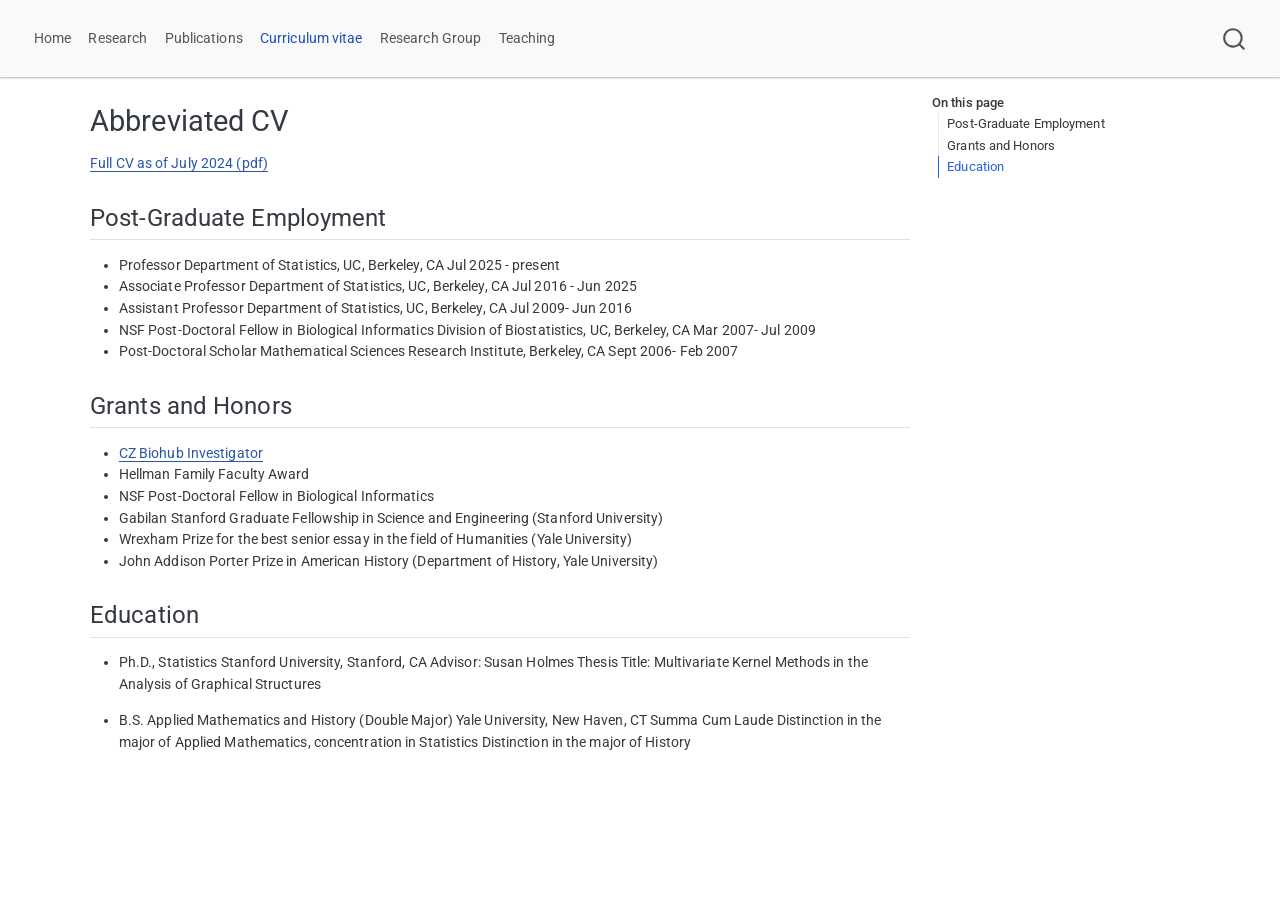
==== commit fd57278a: "Built site for gh-pages" ====
--- a/biography.html
+++ b/biography.html
@@ -2,7 +2,7 @@
 <html xmlns="http://www.w3.org/1999/xhtml" lang="en" xml:lang="en"><head>
 
 <meta charset="utf-8">
-<meta name="generator" content="quarto-1.9.38">
+<meta name="generator" content="quarto-1.10.18">
 
 <meta name="viewport" content="width=device-width, initial-scale=1.0, user-scalable=yes">
 
@@ -12,10 +12,13 @@
 /* Default styles provided by pandoc.
 ** See https://pandoc.org/MANUAL.html#variables-for-html for config info.
 */
-code{white-space: pre-wrap;}
 span.smallcaps{font-variant: small-caps;}
-div.columns{display: flex; gap: min(4vw, 1.5em);}
-div.column{flex: auto; overflow-x: auto;}
+div.columns{display: flex; gap: 1.5em;}
+div.column{flex: auto;}
+@media screen {
+div.columns{gap: min(4vw, 1.5em);}
+div.column{overflow-x: auto;}
+}
 div.hanging-indent{margin-left: 1.5em; text-indent: -1.5em;}
 ul.task-list{list-style: none;}
 ul.task-list li input[type="checkbox"] {
@@ -39,10 +42,10 @@
 <script src="site_libs/quarto-html/tippy.umd.min.js"></script>
 <script src="site_libs/quarto-html/anchor.min.js"></script>
 <link href="site_libs/quarto-html/tippy.css" rel="stylesheet">
-<link href="site_libs/quarto-html/quarto-syntax-highlighting-15634bcf2e68342d4ad2dfa704d543f6.css" rel="stylesheet" id="quarto-text-highlighting-styles">
+<link href="site_libs/quarto-html/quarto-syntax-highlighting-64a204ab8560d761af7679ceaba22944.css" rel="stylesheet" id="quarto-text-highlighting-styles">
 <script src="site_libs/bootstrap/bootstrap.min.js"></script>
 <link href="site_libs/bootstrap/bootstrap-icons.css" rel="stylesheet">
-<link href="site_libs/bootstrap/bootstrap-4f8e1d622352351c51e2dca5f86c0f58.min.css" rel="stylesheet" append-hash="true" id="quarto-bootstrap" data-mode="light">
+<link href="site_libs/bootstrap/bootstrap-aaf155e9cbe6bda6e74413789909d5fa.min.css" rel="stylesheet" append-hash="true" id="quarto-bootstrap" data-mode="light">
 <script id="quarto-search-options" type="application/json">{
   "location": "navbar",
   "copy-button": false,
--- a/site_libs/quarto-html/quarto-syntax-highlighting-64a204ab8560d761af7679ceaba22944.css
+++ b/site_libs/quarto-html/quarto-syntax-highlighting-64a204ab8560d761af7679ceaba22944.css
@@ -0,0 +1,236 @@
+/* quarto syntax highlight colors */
+:root {
+  --quarto-hl-ot-color: #003B4F;
+  --quarto-hl-at-color: #657422;
+  --quarto-hl-ss-color: #20794D;
+  --quarto-hl-an-color: #5E5E5E;
+  --quarto-hl-fu-color: #4758AB;
+  --quarto-hl-st-color: #20794D;
+  --quarto-hl-cf-color: #003B4F;
+  --quarto-hl-op-color: #5E5E5E;
+  --quarto-hl-er-color: #AD0000;
+  --quarto-hl-bn-color: #AD0000;
+  --quarto-hl-al-color: #AD0000;
+  --quarto-hl-va-color: #111111;
+  --quarto-hl-bu-color: inherit;
+  --quarto-hl-ex-color: inherit;
+  --quarto-hl-pp-color: #AD0000;
+  --quarto-hl-in-color: #5E5E5E;
+  --quarto-hl-vs-color: #20794D;
+  --quarto-hl-wa-color: #5E5E5E;
+  --quarto-hl-do-color: #5E5E5E;
+  --quarto-hl-im-color: #00769E;
+  --quarto-hl-ch-color: #20794D;
+  --quarto-hl-dt-color: #AD0000;
+  --quarto-hl-fl-color: #AD0000;
+  --quarto-hl-co-color: #5E5E5E;
+  --quarto-hl-cv-color: #5E5E5E;
+  --quarto-hl-cn-color: #8f5902;
+  --quarto-hl-sc-color: #5E5E5E;
+  --quarto-hl-dv-color: #AD0000;
+  --quarto-hl-kw-color: #003B4F;
+}
+
+/* other quarto variables */
+:root {
+  --quarto-font-monospace: SFMono-Regular, Menlo, Monaco, Consolas, "Liberation Mono", "Courier New", monospace;
+}
+
+/* syntax highlight based on Pandoc's rules */
+pre > code.sourceCode > span {
+  color: #003B4F;
+}
+
+code.sourceCode > span {
+  color: #003B4F;
+}
+
+div.sourceCode,
+div.sourceCode pre.sourceCode {
+  color: #003B4F;
+}
+
+/* Normal */
+code span {
+  color: #003B4F;
+}
+
+/* Alert */
+code span.al {
+  color: #AD0000;
+  font-style: inherit;
+}
+
+/* Annotation */
+code span.an {
+  color: #5E5E5E;
+  font-style: inherit;
+}
+
+/* Attribute */
+code span.at {
+  color: #657422;
+  font-style: inherit;
+}
+
+/* BaseN */
+code span.bn {
+  color: #AD0000;
+  font-style: inherit;
+}
+
+/* BuiltIn */
+code span.bu {
+  font-style: inherit;
+}
+
+/* ControlFlow */
+code span.cf {
+  color: #003B4F;
+  font-weight: bold;
+  font-style: inherit;
+}
+
+/* Char */
+code span.ch {
+  color: #20794D;
+  font-style: inherit;
+}
+
+/* Constant */
+code span.cn {
+  color: #8f5902;
+  font-style: inherit;
+}
+
+/* Comment */
+code span.co {
+  color: #5E5E5E;
+  font-style: inherit;
+}
+
+/* CommentVar */
+code span.cv {
+  color: #5E5E5E;
+  font-style: italic;
+}
+
+/* Documentation */
+code span.do {
+  color: #5E5E5E;
+  font-style: italic;
+}
+
+/* DataType */
+code span.dt {
+  color: #AD0000;
+  font-style: inherit;
+}
+
+/* DecVal */
+code span.dv {
+  color: #AD0000;
+  font-style: inherit;
+}
+
+/* Error */
+code span.er {
+  color: #AD0000;
+  font-style: inherit;
+}
+
+/* Extension */
+code span.ex {
+  font-style: inherit;
+}
+
+/* Float */
+code span.fl {
+  color: #AD0000;
+  font-style: inherit;
+}
+
+/* Function */
+code span.fu {
+  color: #4758AB;
+  font-style: inherit;
+}
+
+/* Import */
+code span.im {
+  color: #00769E;
+  font-style: inherit;
+}
+
+/* Information */
+code span.in {
+  color: #5E5E5E;
+  font-style: inherit;
+}
+
+/* Keyword */
+code span.kw {
+  color: #003B4F;
+  font-weight: bold;
+  font-style: inherit;
+}
+
+/* Operator */
+code span.op {
+  color: #5E5E5E;
+  font-style: inherit;
+}
+
+/* Other */
+code span.ot {
+  color: #003B4F;
+  font-style: inherit;
+}
+
+/* Preprocessor */
+code span.pp {
+  color: #AD0000;
+  font-style: inherit;
+}
+
+/* SpecialChar */
+code span.sc {
+  color: #5E5E5E;
+  font-style: inherit;
+}
+
+/* SpecialString */
+code span.ss {
+  color: #20794D;
+  font-style: inherit;
+}
+
+/* String */
+code span.st {
+  color: #20794D;
+  font-style: inherit;
+}
+
+/* Variable */
+code span.va {
+  color: #111111;
+  font-style: inherit;
+}
+
+/* VerbatimString */
+code span.vs {
+  color: #20794D;
+  font-style: inherit;
+}
+
+/* Warning */
+code span.wa {
+  color: #5E5E5E;
+  font-style: italic;
+}
+
+.prevent-inlining {
+  content: "</";
+}
+
+/*# sourceMappingURL=9d8d5bb603a83b8298b89080a598c93b.css.map */
